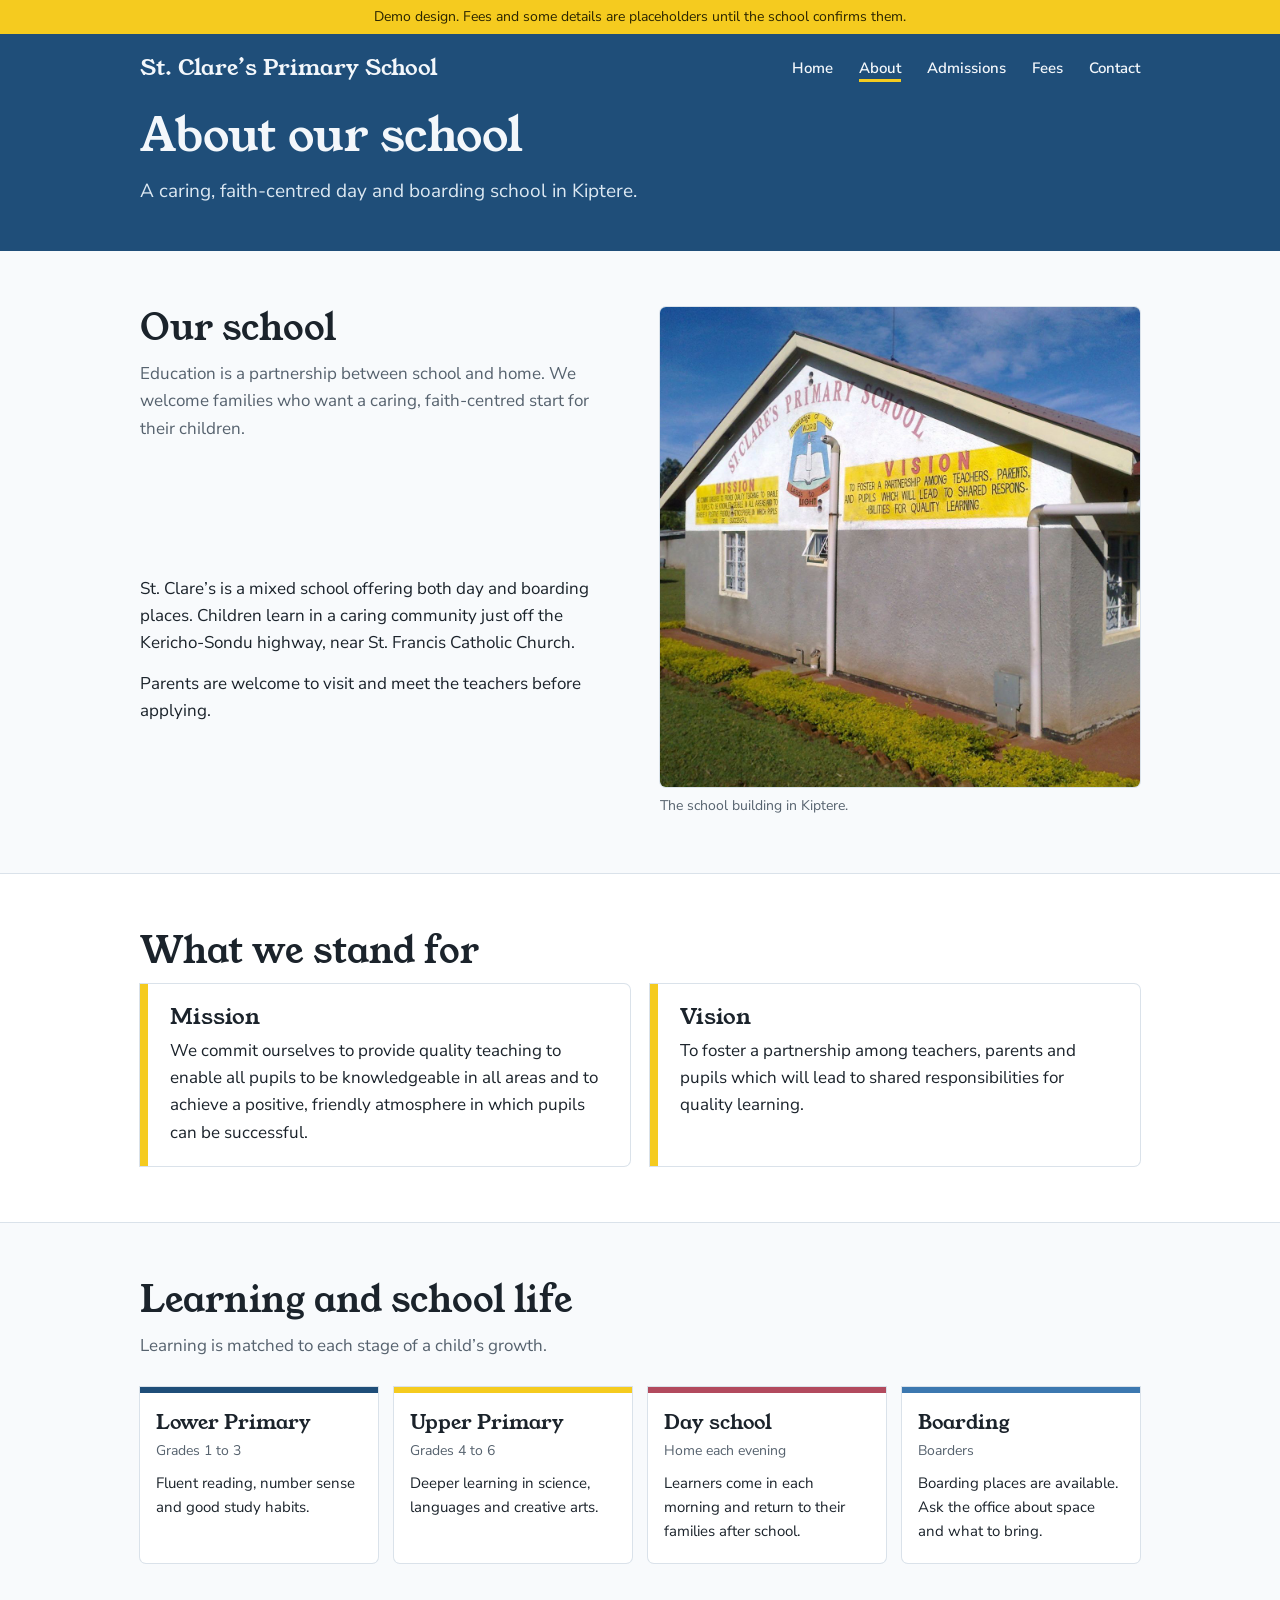
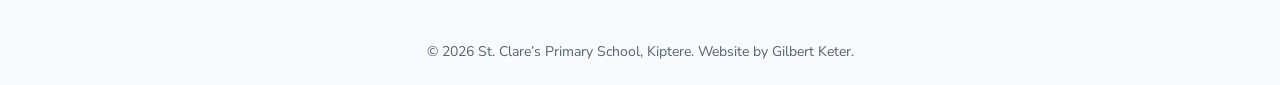
==== about.html @ 63f108c5 "First Commit" ====
<!DOCTYPE html>
<html lang="en">
<head>
<meta charset="utf-8">
<meta name="viewport" content="width=device-width, initial-scale=1, viewport-fit=cover">
<title>About | St. Clare’s Primary School</title>
<meta name="description" content="St. Clare’s Primary School, Kiptere, Kericho County. A Catholic-sponsored day and boarding primary school.">
<link rel="preconnect" href="https://fonts.googleapis.com">
<link rel="preconnect" href="https://fonts.gstatic.com" crossorigin>
<link href="https://fonts.googleapis.com/css2?family=Nunito+Sans:wght@400;600;700&family=Young+Serif&display=swap" rel="stylesheet">
<link rel="stylesheet" href="css/style.css">
</head>
<body>
<div class="demo">Demo design. Fees and some details are placeholders until the school confirms them.</div>
<header class="top">
  <div class="wrap">
    <div class="bar">
      <a class="brand" href="index.html">St. Clare’s Primary School</a>
      <nav aria-label="Main">
        <a href="index.html">Home</a>
        <a href="about.html" aria-current="page">About</a>
        <a href="admissions.html">Admissions</a>
        <a href="fees.html">Fees</a>
        <a href="contact.html">Contact</a>
      </nav>
    </div>
    <div class="page-head"><h1>About our school</h1><p class="lead">A caring, faith-centred day and boarding school in Kiptere.</p></div>
  </div>
</header>
<main>
  <section>
    <div class="wrap about">
      <div>
        <h2>Our school</h2>
        <p class="intro">Education is a partnership between school and home. We welcome families who want a caring, faith-centred start for their children.</p>
      </div>
      <div>
        <p>St. Clare’s is a mixed school offering both day and boarding places. Children learn in a caring community just off the Kericho-Sondu highway, near St. Francis Catholic Church.</p>
        <p>Parents are welcome to visit and meet the teachers before applying.</p>
      </div>
      <figure class="photo"><img src="images/school-building.jpg" alt="St. Clare’s Primary School building with the school name, mission and vision painted on the wall"><figcaption>The school building in Kiptere.</figcaption></figure>
    </div>
  </section>

  <section class="alt">
    <div class="wrap">
      <h2>What we stand for</h2>
      <div class="mv">
        <div class="mv-card"><h3>Mission</h3><p>We commit ourselves to provide quality teaching to enable all pupils to be knowledgeable in all areas and to achieve a positive, friendly atmosphere in which pupils can be successful.</p></div>
        <div class="mv-card"><h3>Vision</h3><p>To foster a partnership among teachers, parents and pupils which will lead to shared responsibilities for quality learning.</p></div>
      </div>
    </div>
  </section>

  <section>
    <div class="wrap">
      <h2>Learning and school life</h2>
      <p class="intro">Learning is matched to each stage of a child’s growth.</p>
      <div class="stages">
        <div class="stage"><h3>Lower Primary</h3><div class="age">Grades 1 to 3</div><p>Fluent reading, number sense and good study habits.</p></div>
        <div class="stage"><h3>Upper Primary</h3><div class="age">Grades 4 to 6</div><p>Deeper learning in science, languages and creative arts.</p></div>
        <div class="stage"><h3>Day school</h3><div class="age">Home each evening</div><p>Learners come in each morning and return to their families after school.</p></div>
        <div class="stage"><h3>Boarding</h3><div class="age">Boarders</div><p>Boarding places are available. Ask the office about space and what to bring.</p></div>
      </div>
    </div>
  </section>
</main>
<footer>
  <div class="wrap">© 2026 St. Clare’s Primary School, Kiptere. Website by Gilbert Keter.</div>
</footer>
</body>
</html>
---- css/style.css ----
:root{
  --bg:#F8FAFC; --card:#FFFFFF; --ink:#1B232B; --muted:#56626E; --line:#DAE2EA;
  --board:#1F4E79; --board-ink:#F3F7FB; --sun:#F5CB1F; --sun-ink:#2A2400; --link:#1F4E79;
  box-sizing:border-box;
  padding-top:env(safe-area-inset-top,0px); padding-bottom:env(safe-area-inset-bottom,0px);
  color-scheme:light;
}
@media (prefers-color-scheme:dark){
  :root:not([data-theme="light"]){--bg:#0F1620; --card:#172230; --ink:#E8EEF5; --muted:#A6B3C2; --line:#2B3A4B; --board:#163A5A; --link:#8EC1EA; color-scheme:dark}
}
:root[data-theme="dark"]{--bg:#0F1620; --card:#172230; --ink:#E8EEF5; --muted:#A6B3C2; --line:#2B3A4B; --board:#163A5A; --link:#8EC1EA; color-scheme:dark}
html{scroll-padding-top:env(safe-area-inset-top,0px);scroll-behavior:smooth}
*,*::before,*::after{box-sizing:border-box}
body{margin:0;background:var(--bg);color:var(--ink);font:17px/1.6 "Nunito Sans",system-ui,-apple-system,"Segoe UI",sans-serif}
h1,h2,h3{font-family:"Young Serif",Georgia,serif;font-weight:400;line-height:1.15;margin:0}
a{color:var(--link)}
.wrap{max-width:1040px;margin:0 auto;padding:0 20px}
.demo{background:var(--sun);color:var(--sun-ink);font-size:14px;text-align:center;padding:6px 12px}
header.top{background:var(--board);color:var(--board-ink)}
.bar{display:flex;align-items:center;justify-content:space-between;gap:16px;padding:16px 0}
.brand{font-family:"Young Serif",Georgia,serif;font-size:22px;color:var(--board-ink);text-decoration:none}
nav a{color:var(--board-ink);text-decoration:none;margin-left:22px;font-weight:600;font-size:15px}
nav a:hover{text-decoration:underline}
.hero{display:grid;grid-template-columns:1.25fr 1fr;gap:40px;align-items:center;padding:40px 0 64px}
.hero h1{font-size:clamp(34px,5.4vw,56px);max-width:15ch}
.hero p.lead{font-size:19px;max-width:46ch;margin:18px 0 26px;color:#DCE8F2}
.btns{display:flex;flex-wrap:wrap;gap:12px}
.btn{display:inline-block;padding:13px 22px;border-radius:8px;font-weight:700;text-decoration:none;font-size:16px}
.btn.sun{background:var(--sun);color:var(--sun-ink)}
.btn.ghost{border:2px solid var(--board-ink);color:var(--board-ink)}
.btn:focus-visible,a:focus-visible{outline:3px solid var(--sun);outline-offset:3px}
.book{background:var(--card);color:var(--ink);border-radius:6px;padding:26px 24px 22px 44px;position:relative;
  background-image:repeating-linear-gradient(to bottom,transparent 0,transparent 31px,var(--line) 31px,var(--line) 32px);
  box-shadow:0 0 0 1px var(--line)}
.book::before{content:"";position:absolute;left:30px;top:0;bottom:0;width:2px;background:#D98B8B}
.book h2{font-size:22px;margin-bottom:12px}
.book dl{margin:0}
.book dt{font-weight:700;font-size:15px;line-height:32px;color:var(--muted)}
.book dd{margin:0;line-height:32px;font-size:18px}
section{padding:56px 0}
section h2{font-size:clamp(26px,3.6vw,36px);margin-bottom:12px}
section .intro{max-width:60ch;color:var(--muted);margin:0 0 28px}
.about{display:grid;grid-template-columns:1fr 1fr;gap:40px}
.about p{margin:0 0 14px}
.stages{display:grid;grid-template-columns:repeat(4,1fr);gap:16px}
.stage{border-top:6px solid var(--board);background:var(--card);padding:18px 16px 20px;border-radius:0 0 6px 6px;box-shadow:0 0 0 1px var(--line)}
.stage:nth-child(2){border-top-color:var(--sun)}
.stage:nth-child(3){border-top-color:#B24A5E}
.stage:nth-child(4){border-top-color:#3C78B0}
.stage h3{font-size:20px;margin-bottom:6px}
.stage .age{color:var(--muted);font-size:14px;margin-bottom:8px}
.stage p{margin:0;font-size:15px}
.steps{list-style:none;margin:0;padding:0;counter-reset:s;display:grid;grid-template-columns:repeat(4,1fr);gap:16px}
.steps li{counter-increment:s;padding-left:0}
.steps li::before{content:counter(s);display:grid;place-items:center;width:38px;height:38px;border-radius:50%;background:var(--sun);color:var(--sun-ink);font-family:"Young Serif",Georgia,serif;font-size:18px;margin-bottom:10px}
.steps b{display:block;font-size:18px}
.steps span{color:var(--muted);font-size:15px}
.tbl{overflow-x:auto}
table{border-collapse:collapse;width:100%;min-width:480px;background:var(--card)}
th,td{text-align:left;padding:12px 14px;border-bottom:1px solid var(--line)}
th{background:var(--board);color:var(--board-ink);font-weight:700;font-size:15px}
.note{font-size:14px;color:var(--muted);margin-top:10px}
.contact{background:var(--board);color:var(--board-ink)}
.contact .grid{display:grid;grid-template-columns:1.2fr 1fr;gap:40px;align-items:center}
.contact p{color:#DCE8F2;margin:10px 0 0}
.contact ul{list-style:none;margin:0;padding:0}
.contact li{padding:8px 0;border-bottom:1px solid rgba(242,246,239,.25)}
footer{padding:22px 0;font-size:14px;color:var(--muted);text-align:center}
@media (max-width:820px){
  .hero,.about,.contact .grid{grid-template-columns:1fr}
  .stages,.steps{grid-template-columns:1fr 1fr}
  .bar{flex-wrap:wrap}nav{display:flex;flex-wrap:wrap;gap:6px 16px}nav a{margin-left:0}
}
@media (max-width:480px){.stages,.steps{grid-template-columns:1fr}}
.about>div:nth-child(1){grid-column:1;grid-row:1}.about>div:nth-child(2){grid-column:1;grid-row:2}.photo{grid-column:2;grid-row:1/3;margin:0;align-self:start}.photo img{width:100%;height:auto;display:block;border-radius:6px;box-shadow:0 0 0 1px var(--line)}.photo figcaption{font-size:14px;color:var(--muted);margin-top:8px}.mv{display:grid;grid-template-columns:1fr 1fr;gap:20px}.mv-card{background:var(--card);border-left:8px solid var(--sun);padding:20px 22px;border-radius:0 6px 6px 0;box-shadow:0 0 0 1px var(--line)}.mv-card h3{font-size:22px;margin-bottom:8px}.mv-card p{margin:0}@media (max-width:820px){.mv{grid-template-columns:1fr}.about>div:nth-child(n),.about>.photo{grid-column:auto;grid-row:auto}}
@media (prefers-reduced-motion:reduce){html{scroll-behavior:auto}}

nav a[aria-current="page"]{text-decoration:underline;text-decoration-thickness:3px;text-decoration-color:var(--sun);text-underline-offset:6px}
.page-head{padding:8px 0 44px}
.page-head h1{font-size:clamp(30px,4.6vw,46px)}
.page-head p.lead{font-size:19px;max-width:50ch;margin:14px 0 0;color:#DCE8F2}
.alt{background:var(--card);border-block:1px solid var(--line)}
.checks{list-style:none;margin:0;padding:0;max-width:60ch}
.checks li{padding:11px 0;border-bottom:1px solid var(--line)}
.checks b{font-weight:700}
.more{margin:0}
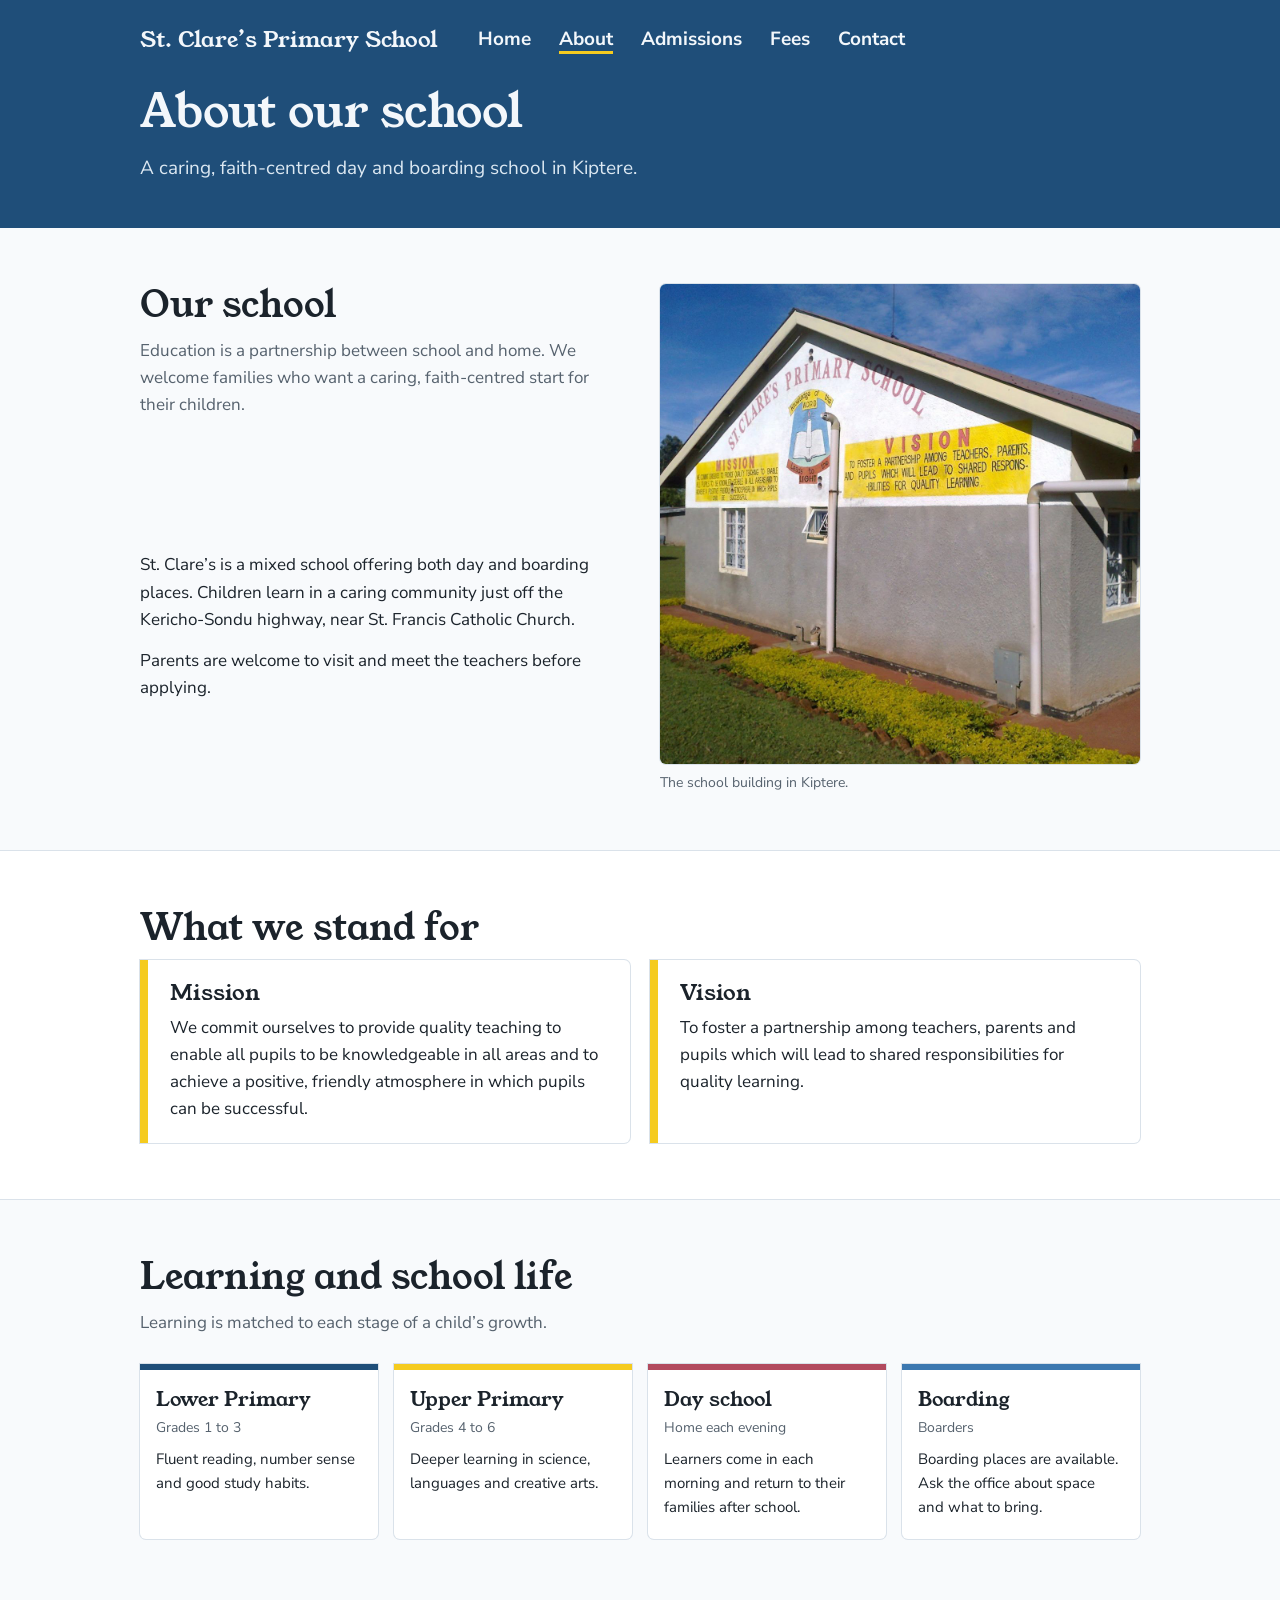
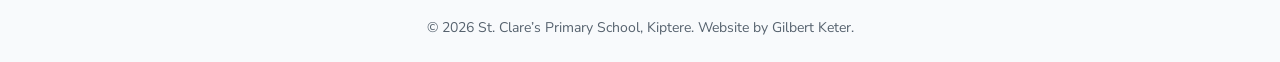
==== commit 5e130417: "ok" ====
--- a/about.html
+++ b/about.html
@@ -11,7 +11,7 @@
 <link rel="stylesheet" href="css/style.css">
 </head>
 <body>
-<div class="demo">Demo design. Fees and some details are placeholders until the school confirms them.</div>
+  
 <header class="top">
   <div class="wrap">
     <div class="bar">
--- a/css/style.css
+++ b/css/style.css
@@ -17,9 +17,10 @@
 .wrap{max-width:1040px;margin:0 auto;padding:0 20px}
 .demo{background:var(--sun);color:var(--sun-ink);font-size:14px;text-align:center;padding:6px 12px}
 header.top{background:var(--board);color:var(--board-ink)}
-.bar{display:flex;align-items:center;justify-content:space-between;gap:16px;padding:16px 0}
+  .bar{display:flex;align-items:center;justify-content:flex-start;gap:12px 40px;padding:18px 0}
 .brand{font-family:"Young Serif",Georgia,serif;font-size:22px;color:var(--board-ink);text-decoration:none}
-nav a{color:var(--board-ink);text-decoration:none;margin-left:22px;font-weight:600;font-size:15px}
+nav{display:flex;flex-wrap:wrap;gap:6px 28px}
+nav a{color:var(--board-ink);text-decoration:none;font-weight:700;font-size:19px;padding:6px 0}}
 nav a:hover{text-decoration:underline}
 .hero{display:grid;grid-template-columns:1.25fr 1fr;gap:40px;align-items:center;padding:40px 0 64px}
 .hero h1{font-size:clamp(34px,5.4vw,56px);max-width:15ch}
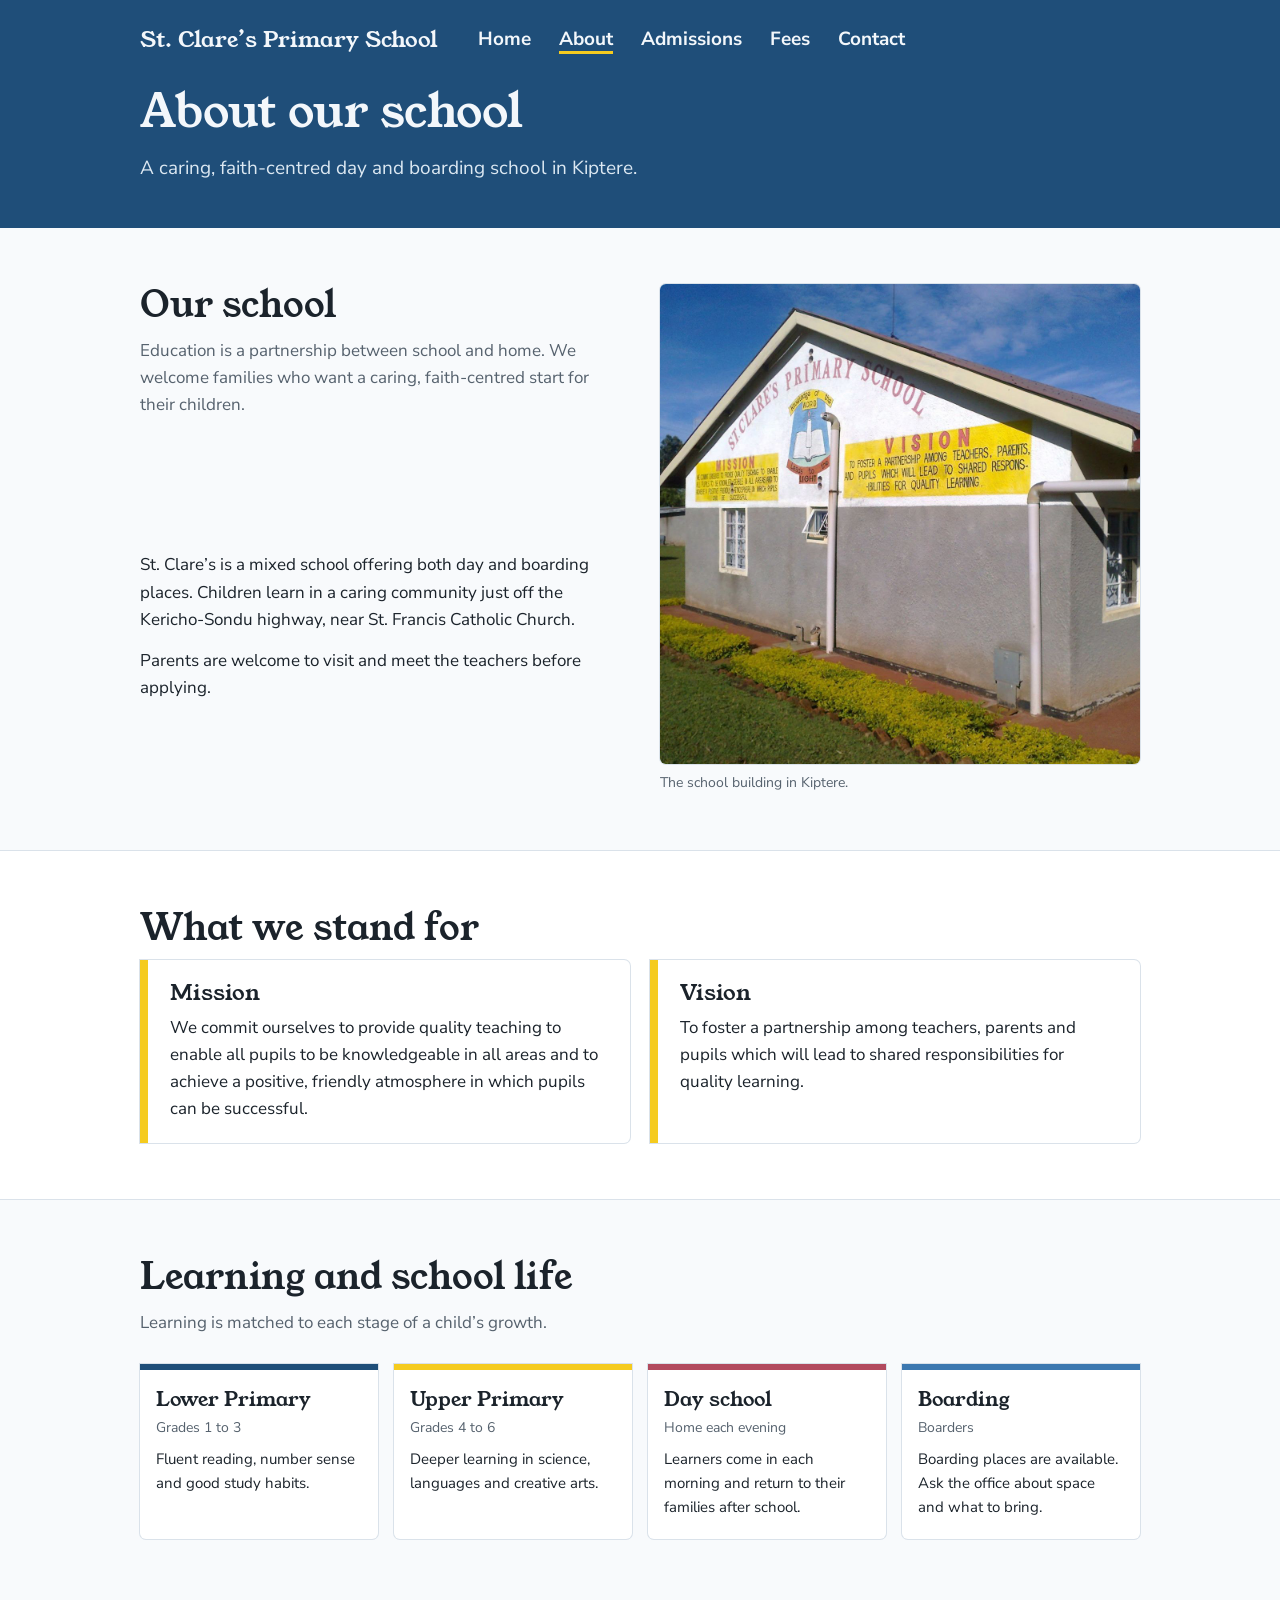
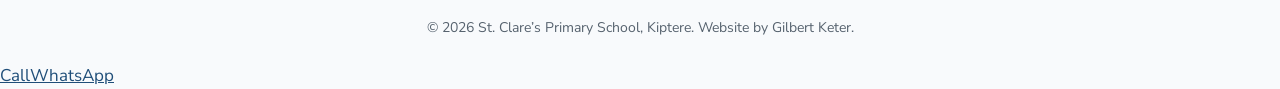
==== commit 84237eff: "Add phone number" ====
--- a/about.html
+++ b/about.html
@@ -68,5 +68,6 @@
 <footer>
   <div class="wrap">© 2026 St. Clare’s Primary School, Kiptere. Website by Gilbert Keter.</div>
 </footer>
+<div class="callbar"><a href="tel:+254768837517">Call</a><a href="https://wa.me/254768837517">WhatsApp</a></div>
 </body>
 </html>
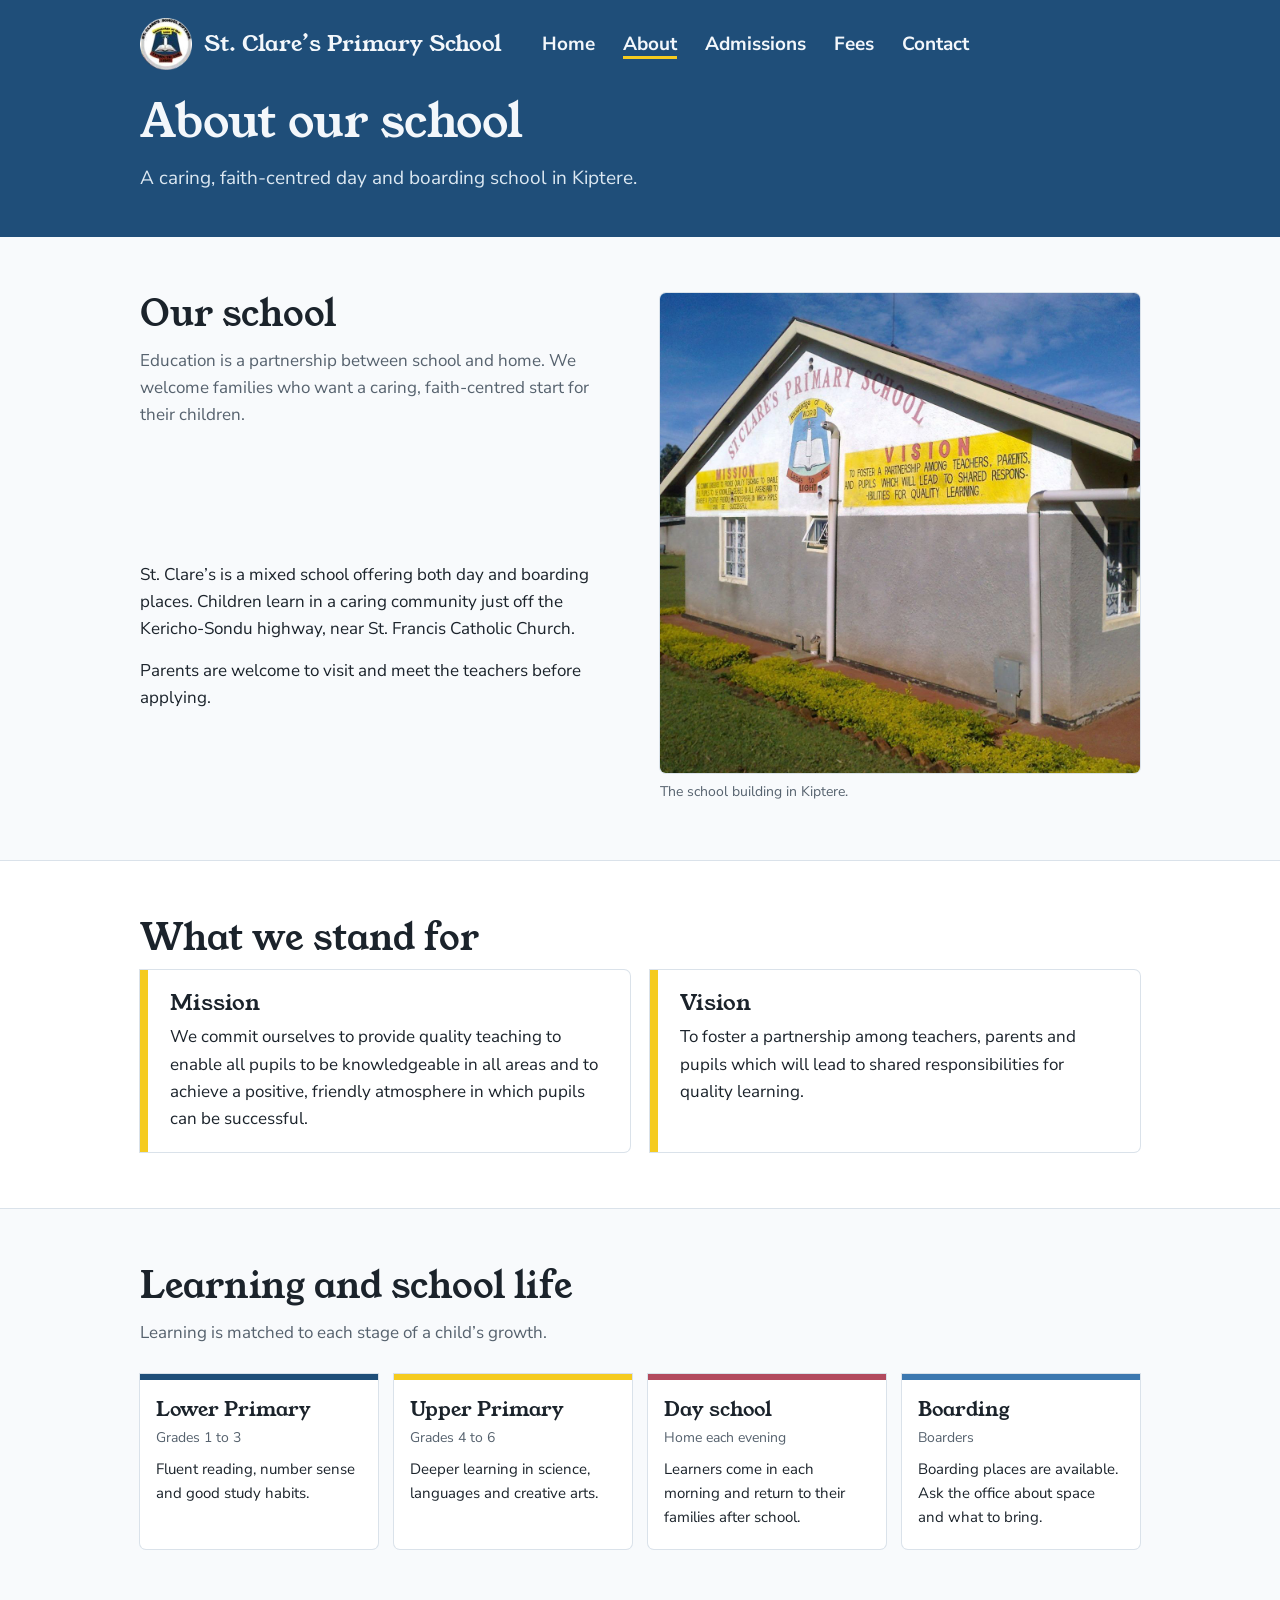
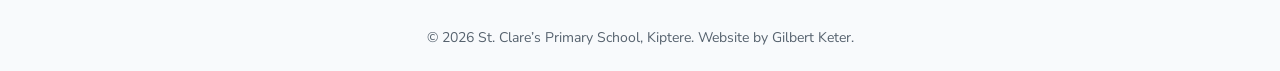
==== commit c9c2b2b0: "Add Styling" ====
--- a/about.html
+++ b/about.html
@@ -9,13 +9,15 @@
 <link rel="preconnect" href="https://fonts.gstatic.com" crossorigin>
 <link href="https://fonts.googleapis.com/css2?family=Nunito+Sans:wght@400;600;700&family=Young+Serif&display=swap" rel="stylesheet">
 <link rel="stylesheet" href="css/style.css">
+<link rel="icon" href="favicon.png">
+<link rel="apple-touch-icon" href="images/apple-touch-icon.png">
 </head>
 <body>
   
 <header class="top">
   <div class="wrap">
     <div class="bar">
-      <a class="brand" href="index.html">St. Clare’s Primary School</a>
+      <a class="brand" href="index.html"><img src="images/logo.png" alt="" width="52" height="52">St. Clare’s Primary School</a>
       <nav aria-label="Main">
         <a href="index.html">Home</a>
         <a href="about.html" aria-current="page">About</a>
--- a/css/style.css
+++ b/css/style.css
@@ -85,3 +85,12 @@
 .checks li{padding:11px 0;border-bottom:1px solid var(--line)}
 .checks b{font-weight:700}
 .more{margin:0}
+.callbar{display:none}
+@media (max-width:700px){
+  .callbar{display:flex;position:fixed;left:0;right:0;bottom:0;z-index:20;gap:1px;background:var(--line);padding-bottom:env(safe-area-inset-bottom,0px);box-shadow:0 -2px 10px rgba(0,0,0,.15)}
+  .callbar a{flex:1;text-align:center;padding:14px 8px;font-weight:700;text-decoration:none;background:var(--board);color:var(--board-ink)}
+  .callbar a:last-child{background:var(--sun);color:var(--sun-ink)}
+  body{padding-bottom:56px}
+}
+.brand{display:flex;align-items:center;gap:12px}
+.brand img{width:52px;height:52px;flex:none}
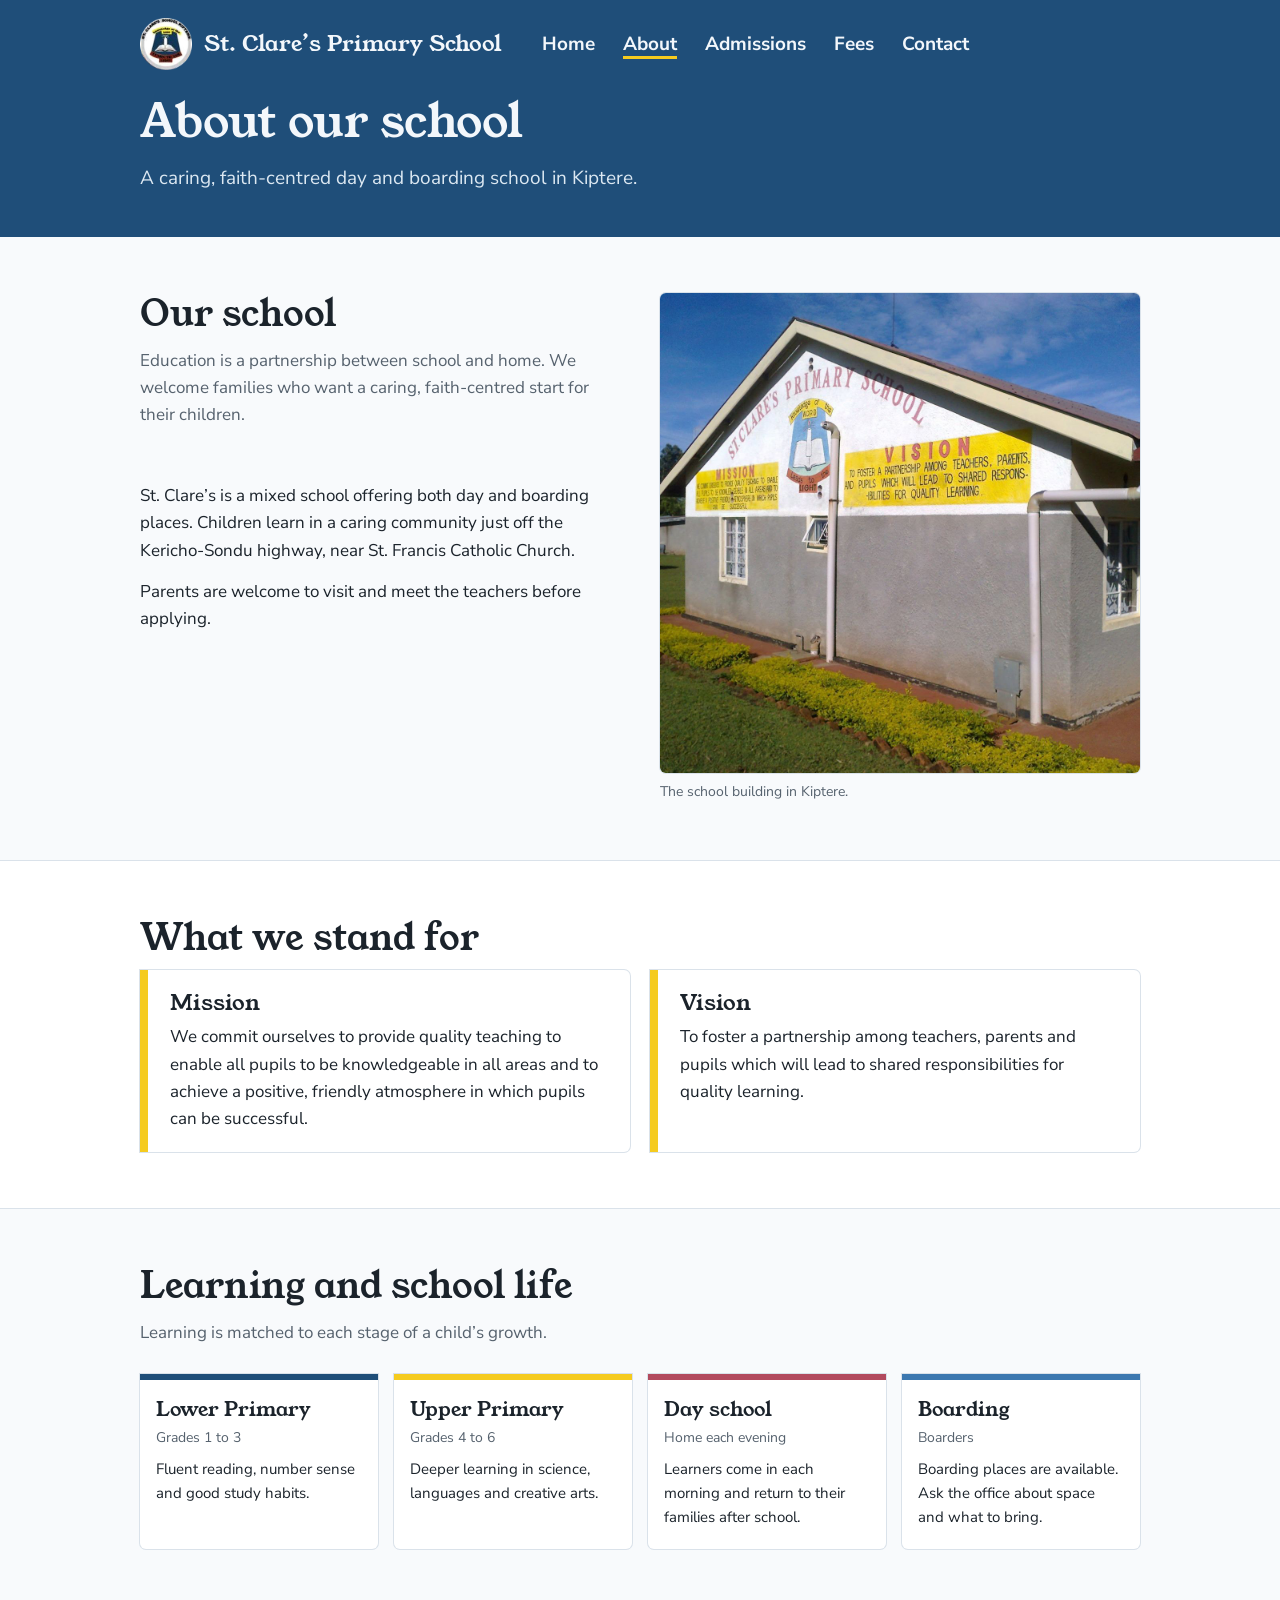
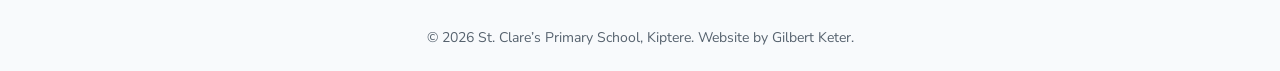
==== commit f1c95f3d: "Add styling" ====
--- a/about.html
+++ b/about.html
@@ -9,7 +9,7 @@
 <link rel="preconnect" href="https://fonts.gstatic.com" crossorigin>
 <link href="https://fonts.googleapis.com/css2?family=Nunito+Sans:wght@400;600;700&family=Young+Serif&display=swap" rel="stylesheet">
 <link rel="stylesheet" href="css/style.css">
-<link rel="icon" href="favicon.png">
+<link rel="icon" href="favicon.png?v=2">
 <link rel="apple-touch-icon" href="images/apple-touch-icon.png">
 </head>
 <body>
--- a/css/style.css
+++ b/css/style.css
@@ -93,4 +93,5 @@
   body{padding-bottom:56px}
 }
 .brand{display:flex;align-items:center;gap:12px}
-.brand img{width:52px;height:52px;flex:none}+.brand img{width:52px;height:52px;flex:none}
+.about{grid-template-rows:auto 1fr}
